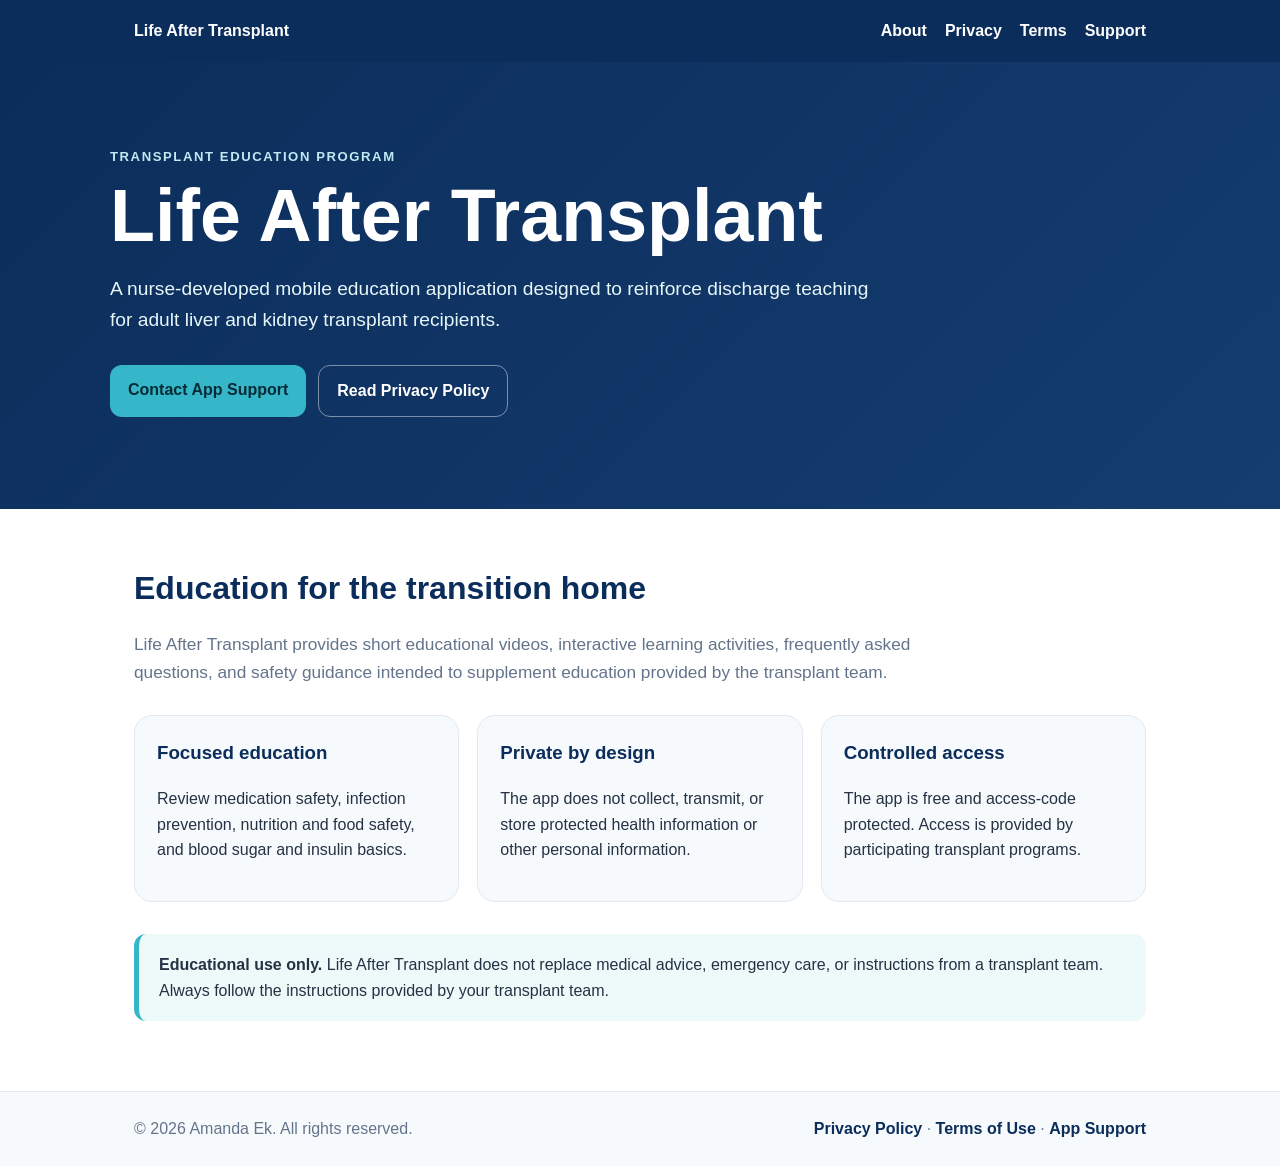
==== index.html @ 6decac7f "Initial website" ====
<!doctype html><html lang="en"><head><meta charset="utf-8"><meta name="viewport" content="width=device-width,initial-scale=1">
<title>Life After Transplant</title><meta name="description" content="A nurse-developed mobile education application for adult liver and kidney transplant recipients.">
<link rel="stylesheet" href="styles.css"></head><body><header class="site-header"><nav class="nav" aria-label="Primary navigation">
<a class="brand" href="index.html">Life After Transplant</a>
<div class="nav-links"><a href="index.html#about">About</a><a href="privacy.html">Privacy</a><a href="terms.html">Terms</a><a href="mailto:amanda@life-after-transplant.com">Support</a></div>
</nav></header>
<section class="hero"><div class="hero-inner"><div class="eyebrow">Transplant Education Program</div><h1>Life After Transplant</h1>
<p>A nurse-developed mobile education application designed to reinforce discharge teaching for adult liver and kidney transplant recipients.</p>
<div class="button-row"><a class="button button-primary" href="mailto:amanda@life-after-transplant.com">Contact App Support</a>
<a class="button button-secondary" href="privacy.html">Read Privacy Policy</a></div></div></section>
<main><section id="about"><h2 class="section-title">Education for the transition home</h2>
<p class="lead">Life After Transplant provides short educational videos, interactive learning activities, frequently asked questions, and safety guidance intended to supplement education provided by the transplant team.</p>
<div class="cards"><article class="card"><h3>Focused education</h3><p>Review medication safety, infection prevention, nutrition and food safety, and blood sugar and insulin basics.</p></article>
<article class="card"><h3>Private by design</h3><p>The app does not collect, transmit, or store protected health information or other personal information.</p></article>
<article class="card"><h3>Controlled access</h3><p>The app is free and access-code protected. Access is provided by participating transplant programs.</p></article></div>
<div class="notice"><strong>Educational use only.</strong> Life After Transplant does not replace medical advice, emergency care, or instructions from a transplant team. Always follow the instructions provided by your transplant team.</div>
</section></main><footer><div class="footer-inner"><div>© 2026 Amanda Ek. All rights reserved.</div>
<div><a href="privacy.html">Privacy Policy</a> · <a href="terms.html">Terms of Use</a> · <a href="mailto:amanda@life-after-transplant.com">App Support</a></div>
</div></footer></body></html>
---- styles.css ----
:root{--navy:#0B2D5B;--teal:#35B7C9;--ink:#243244;--muted:#64748B;--line:#E3E8EF;--soft:#F7FAFC;--white:#fff}
*{box-sizing:border-box}body{margin:0;font-family:-apple-system,BlinkMacSystemFont,"Segoe UI",Roboto,Arial,sans-serif;color:var(--ink);line-height:1.6;background:#fff}
a{color:var(--navy)}.site-header{background:var(--navy);color:#fff}.nav{max-width:1060px;margin:auto;padding:18px 24px;display:flex;justify-content:space-between;gap:20px;align-items:center}
.brand,.nav-links a{color:#fff;text-decoration:none;font-weight:800}.nav-links{display:flex;gap:18px;flex-wrap:wrap}
.hero{background:linear-gradient(135deg,#0B2D5B,#153D70);color:#fff;padding:84px 24px 92px}.hero-inner,main,.footer-inner{max-width:1060px;margin:auto}
.eyebrow{color:#BFEAF0;text-transform:uppercase;letter-spacing:.12em;font-size:.82rem;font-weight:800}.hero h1,.legal-header h1{font-size:clamp(2.4rem,7vw,4.6rem);line-height:1.05;margin:10px 0 20px}
.hero p{max-width:760px;font-size:1.2rem;color:#E7F6F8}.button-row{display:flex;gap:12px;flex-wrap:wrap;margin-top:30px}.button{display:inline-block;border-radius:12px;padding:12px 18px;text-decoration:none;font-weight:800}
.button-primary{background:var(--teal);color:#062B36}.button-secondary{color:#fff;border:1px solid rgba(255,255,255,.45)}
main{padding:54px 24px 70px}.section-title{color:var(--navy);font-size:2rem;margin:0 0 12px}.lead{color:var(--muted);max-width:800px;font-size:1.08rem}
.cards{display:grid;grid-template-columns:repeat(3,1fr);gap:18px;margin-top:28px}.card,.legal-main section{background:var(--soft);border:1px solid var(--line);border-radius:18px;padding:22px}
.card h3,.legal-main h2{color:var(--navy);margin-top:0}.notice{margin-top:32px;border-left:5px solid var(--teal);background:#EEF9FA;padding:18px 20px;border-radius:12px}
.legal-header{background:var(--navy);color:#fff;padding:54px 24px}.legal-header .inner,.legal-main{max-width:900px;margin:auto}.legal-header h1{font-size:clamp(2.2rem,6vw,3.5rem);margin-bottom:10px}
.legal-main section{margin-bottom:14px}.footer-inner{padding:24px;display:flex;justify-content:space-between;gap:18px;flex-wrap:wrap;color:var(--muted)}
footer{border-top:1px solid var(--line);background:var(--soft)}.footer-inner a{text-decoration:none;font-weight:650}
@media(max-width:760px){.nav{align-items:flex-start;flex-direction:column}.cards{grid-template-columns:1fr}.hero{padding-top:60px}}
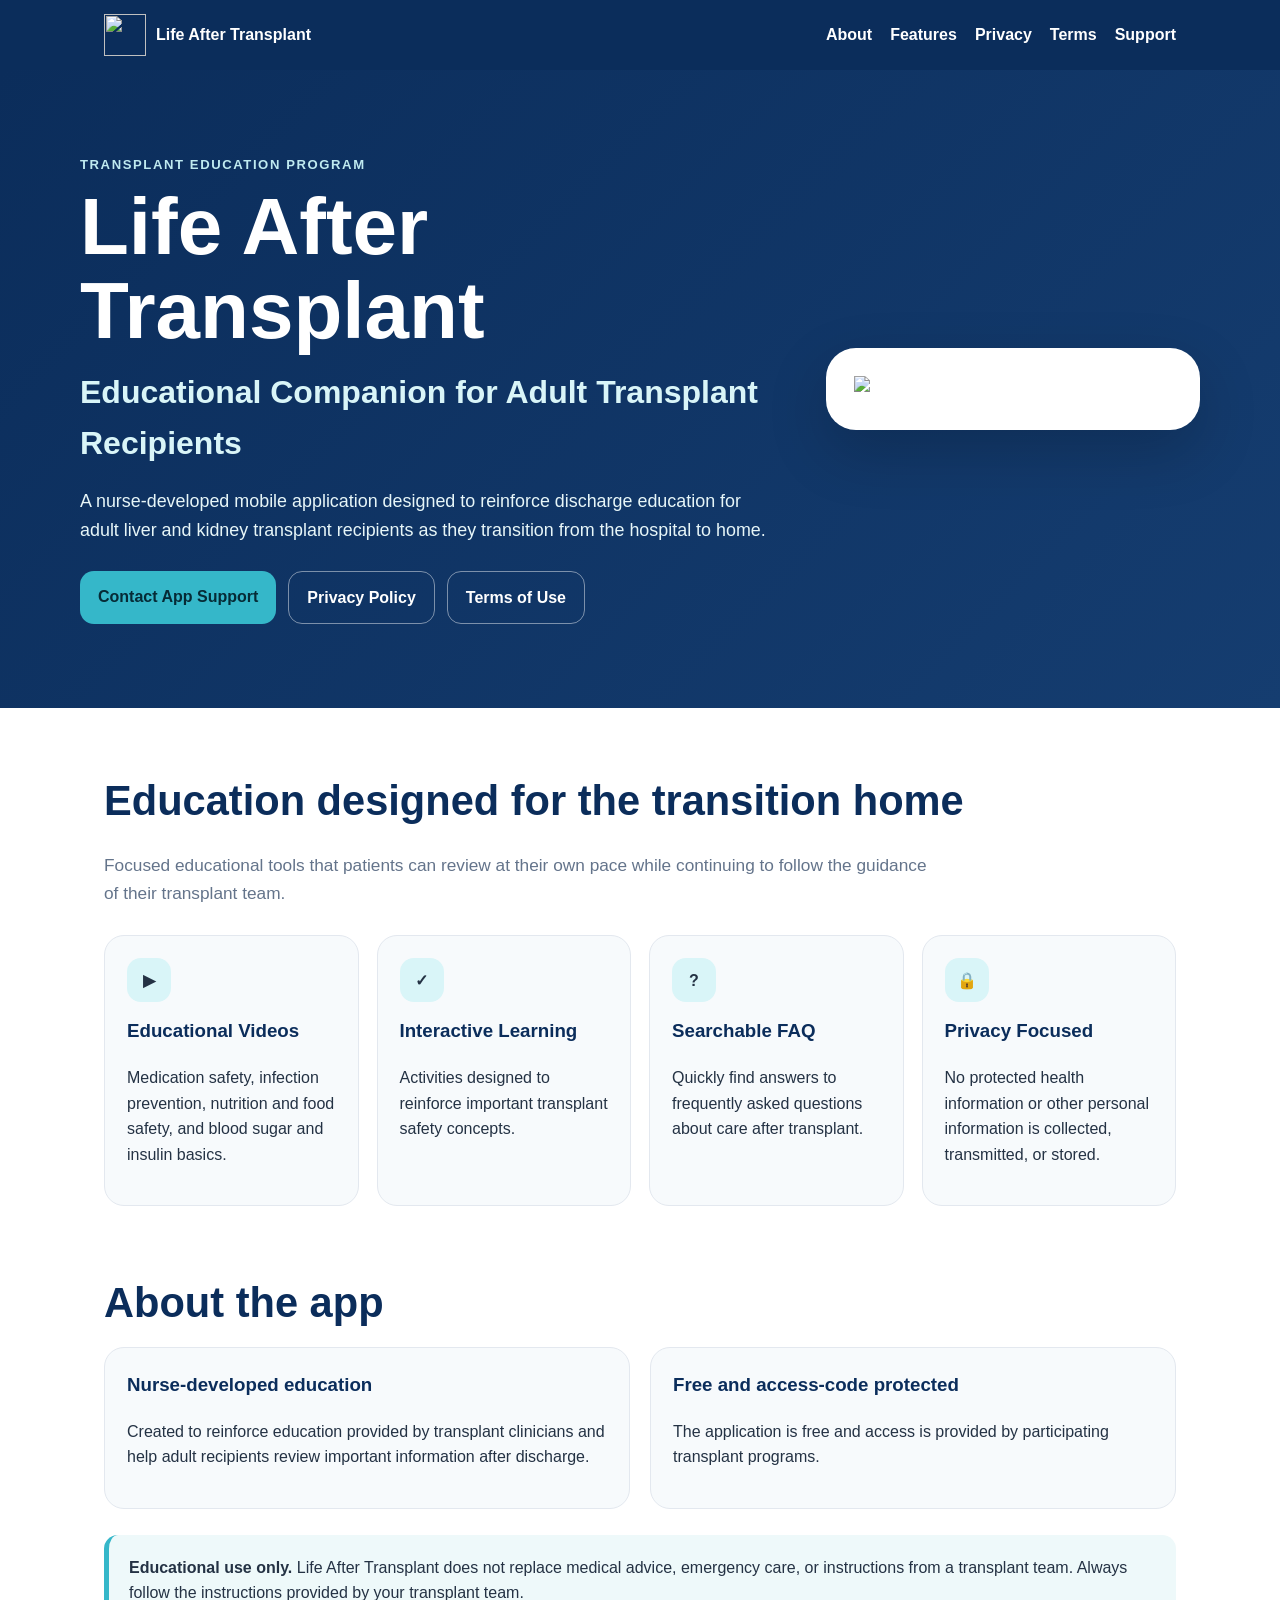
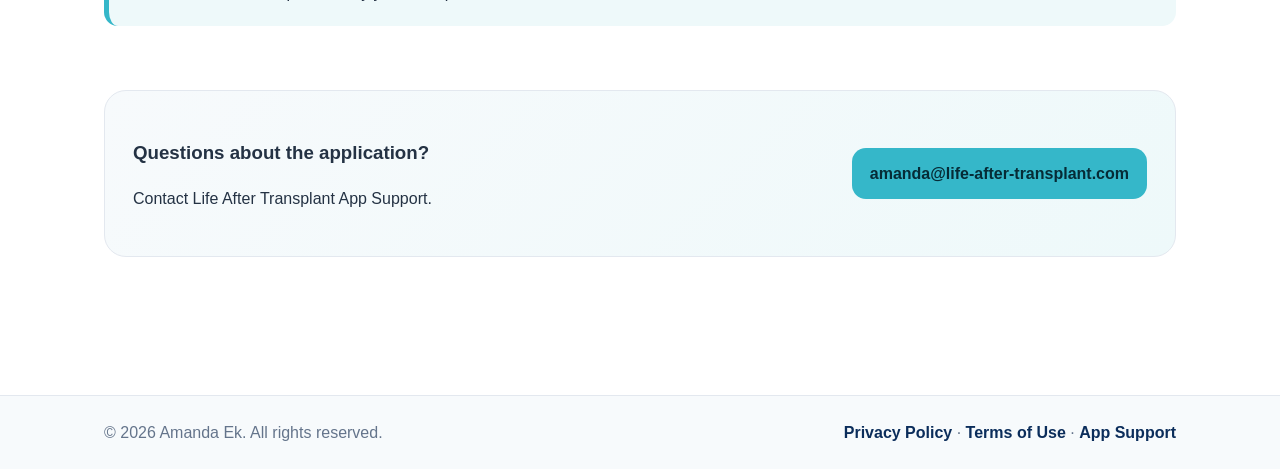
==== commit 2b6c5eab: "Redesign website and add logo" ====
--- a/index.html
+++ b/index.html
@@ -1,19 +1 @@
-<!doctype html><html lang="en"><head><meta charset="utf-8"><meta name="viewport" content="width=device-width,initial-scale=1">
-<title>Life After Transplant</title><meta name="description" content="A nurse-developed mobile education application for adult liver and kidney transplant recipients.">
-<link rel="stylesheet" href="styles.css"></head><body><header class="site-header"><nav class="nav" aria-label="Primary navigation">
-<a class="brand" href="index.html">Life After Transplant</a>
-<div class="nav-links"><a href="index.html#about">About</a><a href="privacy.html">Privacy</a><a href="terms.html">Terms</a><a href="mailto:amanda@life-after-transplant.com">Support</a></div>
-</nav></header>
-<section class="hero"><div class="hero-inner"><div class="eyebrow">Transplant Education Program</div><h1>Life After Transplant</h1>
-<p>A nurse-developed mobile education application designed to reinforce discharge teaching for adult liver and kidney transplant recipients.</p>
-<div class="button-row"><a class="button button-primary" href="mailto:amanda@life-after-transplant.com">Contact App Support</a>
-<a class="button button-secondary" href="privacy.html">Read Privacy Policy</a></div></div></section>
-<main><section id="about"><h2 class="section-title">Education for the transition home</h2>
-<p class="lead">Life After Transplant provides short educational videos, interactive learning activities, frequently asked questions, and safety guidance intended to supplement education provided by the transplant team.</p>
-<div class="cards"><article class="card"><h3>Focused education</h3><p>Review medication safety, infection prevention, nutrition and food safety, and blood sugar and insulin basics.</p></article>
-<article class="card"><h3>Private by design</h3><p>The app does not collect, transmit, or store protected health information or other personal information.</p></article>
-<article class="card"><h3>Controlled access</h3><p>The app is free and access-code protected. Access is provided by participating transplant programs.</p></article></div>
-<div class="notice"><strong>Educational use only.</strong> Life After Transplant does not replace medical advice, emergency care, or instructions from a transplant team. Always follow the instructions provided by your transplant team.</div>
-</section></main><footer><div class="footer-inner"><div>© 2026 Amanda Ek. All rights reserved.</div>
-<div><a href="privacy.html">Privacy Policy</a> · <a href="terms.html">Terms of Use</a> · <a href="mailto:amanda@life-after-transplant.com">App Support</a></div>
-</div></footer></body></html>+<!doctype html><html lang="en"><head><meta charset="utf-8"><meta name="viewport" content="width=device-width,initial-scale=1"><title>Life After Transplant</title><meta name="description" content="Educational companion for adult transplant recipients."><link rel="stylesheet" href="styles.css"></head><body><header class="site-header"><nav class="nav"><a class="brand" href="index.html"><img src="logo.png" alt=""><span>Life After Transplant</span></a><div class="nav-links"><a href="index.html#about">About</a><a href="index.html#features">Features</a><a href="privacy.html">Privacy</a><a href="terms.html">Terms</a><a href="mailto:amanda@life-after-transplant.com">Support</a></div></nav></header><section class="hero"><div class="hero-inner"><div><div class="eyebrow">Transplant Education Program</div><h1>Life After Transplant</h1><h2>Educational Companion for Adult Transplant Recipients</h2><p>A nurse-developed mobile application designed to reinforce discharge education for adult liver and kidney transplant recipients as they transition from the hospital to home.</p><div class="button-row"><a class="button button-primary" href="mailto:amanda@life-after-transplant.com">Contact App Support</a><a class="button button-secondary" href="privacy.html">Privacy Policy</a><a class="button button-secondary" href="terms.html">Terms of Use</a></div></div><div class="hero-logo-card"><img src="logo.png" alt="Life After Transplant logo"></div></div></section><main><section class="section" id="features"><h2 class="section-title">Education designed for the transition home</h2><p class="lead">Focused educational tools that patients can review at their own pace while continuing to follow the guidance of their transplant team.</p><div class="cards"><article class="card"><div class="icon">▶</div><h3>Educational Videos</h3><p>Medication safety, infection prevention, nutrition and food safety, and blood sugar and insulin basics.</p></article><article class="card"><div class="icon">✓</div><h3>Interactive Learning</h3><p>Activities designed to reinforce important transplant safety concepts.</p></article><article class="card"><div class="icon">?</div><h3>Searchable FAQ</h3><p>Quickly find answers to frequently asked questions about care after transplant.</p></article><article class="card"><div class="icon">🔒</div><h3>Privacy Focused</h3><p>No protected health information or other personal information is collected, transmitted, or stored.</p></article></div></section><section class="section" id="about"><h2 class="section-title">About the app</h2><div class="about-grid"><article class="about-panel"><h3>Nurse-developed education</h3><p>Created to reinforce education provided by transplant clinicians and help adult recipients review important information after discharge.</p></article><article class="about-panel"><h3>Free and access-code protected</h3><p>The application is free and access is provided by participating transplant programs.</p></article></div><div class="notice"><strong>Educational use only.</strong> Life After Transplant does not replace medical advice, emergency care, or instructions from a transplant team. Always follow the instructions provided by your transplant team.</div></section><section class="section"><div class="support-card"><div><h3>Questions about the application?</h3><p>Contact Life After Transplant App Support.</p></div><a class="button button-primary" href="mailto:amanda@life-after-transplant.com">amanda@life-after-transplant.com</a></div></section></main><footer><div class="footer-inner"><div>© 2026 Amanda Ek. All rights reserved.</div><div><a href="privacy.html">Privacy Policy</a> · <a href="terms.html">Terms of Use</a> · <a href="mailto:amanda@life-after-transplant.com">App Support</a></div></div></footer></body></html>
--- a/styles.css
+++ b/styles.css
@@ -1,15 +1,12 @@
-:root{--navy:#0B2D5B;--teal:#35B7C9;--ink:#243244;--muted:#64748B;--line:#E3E8EF;--soft:#F7FAFC;--white:#fff}
-*{box-sizing:border-box}body{margin:0;font-family:-apple-system,BlinkMacSystemFont,"Segoe UI",Roboto,Arial,sans-serif;color:var(--ink);line-height:1.6;background:#fff}
-a{color:var(--navy)}.site-header{background:var(--navy);color:#fff}.nav{max-width:1060px;margin:auto;padding:18px 24px;display:flex;justify-content:space-between;gap:20px;align-items:center}
-.brand,.nav-links a{color:#fff;text-decoration:none;font-weight:800}.nav-links{display:flex;gap:18px;flex-wrap:wrap}
-.hero{background:linear-gradient(135deg,#0B2D5B,#153D70);color:#fff;padding:84px 24px 92px}.hero-inner,main,.footer-inner{max-width:1060px;margin:auto}
-.eyebrow{color:#BFEAF0;text-transform:uppercase;letter-spacing:.12em;font-size:.82rem;font-weight:800}.hero h1,.legal-header h1{font-size:clamp(2.4rem,7vw,4.6rem);line-height:1.05;margin:10px 0 20px}
-.hero p{max-width:760px;font-size:1.2rem;color:#E7F6F8}.button-row{display:flex;gap:12px;flex-wrap:wrap;margin-top:30px}.button{display:inline-block;border-radius:12px;padding:12px 18px;text-decoration:none;font-weight:800}
-.button-primary{background:var(--teal);color:#062B36}.button-secondary{color:#fff;border:1px solid rgba(255,255,255,.45)}
-main{padding:54px 24px 70px}.section-title{color:var(--navy);font-size:2rem;margin:0 0 12px}.lead{color:var(--muted);max-width:800px;font-size:1.08rem}
-.cards{display:grid;grid-template-columns:repeat(3,1fr);gap:18px;margin-top:28px}.card,.legal-main section{background:var(--soft);border:1px solid var(--line);border-radius:18px;padding:22px}
-.card h3,.legal-main h2{color:var(--navy);margin-top:0}.notice{margin-top:32px;border-left:5px solid var(--teal);background:#EEF9FA;padding:18px 20px;border-radius:12px}
-.legal-header{background:var(--navy);color:#fff;padding:54px 24px}.legal-header .inner,.legal-main{max-width:900px;margin:auto}.legal-header h1{font-size:clamp(2.2rem,6vw,3.5rem);margin-bottom:10px}
-.legal-main section{margin-bottom:14px}.footer-inner{padding:24px;display:flex;justify-content:space-between;gap:18px;flex-wrap:wrap;color:var(--muted)}
-footer{border-top:1px solid var(--line);background:var(--soft)}.footer-inner a{text-decoration:none;font-weight:650}
-@media(max-width:760px){.nav{align-items:flex-start;flex-direction:column}.cards{grid-template-columns:1fr}.hero{padding-top:60px}}
+:root{--navy:#0B2D5B;--navy2:#153D70;--teal:#35B7C9;--soft:#F7FAFC;--line:#E3E8EF;--ink:#243244;--muted:#64748B}
+*{box-sizing:border-box}body{margin:0;font-family:-apple-system,BlinkMacSystemFont,"Segoe UI",Roboto,Arial,sans-serif;color:var(--ink);line-height:1.6}
+a{color:var(--navy)}.site-header{background:var(--navy);color:#fff}.nav{max-width:1120px;margin:auto;padding:14px 24px;display:flex;justify-content:space-between;align-items:center;gap:20px}
+.brand{display:flex;align-items:center;gap:10px;color:#fff;text-decoration:none;font-weight:800}.brand img{width:42px;height:42px;object-fit:contain}.nav-links{display:flex;gap:18px;flex-wrap:wrap}.nav-links a{color:#fff;text-decoration:none;font-weight:700}
+.hero{background:linear-gradient(135deg,var(--navy),var(--navy2));color:#fff;padding:84px 24px}.hero-inner{max-width:1120px;margin:auto;display:grid;grid-template-columns:1.3fr .7fr;gap:50px;align-items:center}
+.eyebrow{color:#BFEAF0;text-transform:uppercase;letter-spacing:.12em;font-weight:800;font-size:.82rem}.hero h1,.legal-header h1{font-size:clamp(2.7rem,7vw,5rem);line-height:1.05;margin:10px 0 14px}.hero h2{color:#D9F5F8;font-size:clamp(1.3rem,3vw,2rem);margin:0 0 16px}.hero p{max-width:760px;font-size:1.12rem;color:#E7F6F8}
+.hero-logo-card{background:#fff;border-radius:30px;padding:28px;box-shadow:0 22px 60px rgba(0,0,0,.18)}.hero-logo-card img{width:100%;display:block}.button-row{display:flex;gap:12px;flex-wrap:wrap;margin-top:26px}.button{display:inline-block;padding:13px 18px;border-radius:14px;text-decoration:none;font-weight:800}.button-primary{background:var(--teal);color:#062B36}.button-secondary{border:1px solid rgba(255,255,255,.45);color:#fff}
+main{max-width:1120px;margin:auto;padding:60px 24px 74px}.section{margin-bottom:64px}.section-title{color:var(--navy);font-size:clamp(2rem,4vw,2.6rem);margin:0 0 10px}.lead{color:var(--muted);max-width:840px;font-size:1.08rem}.cards{display:grid;grid-template-columns:repeat(4,1fr);gap:18px;margin-top:28px}.card,.legal-main section,.about-panel{background:var(--soft);border:1px solid var(--line);border-radius:20px;padding:22px}.card h3,.about-panel h3,.legal-main h2{color:var(--navy);margin-top:0}.icon{width:44px;height:44px;border-radius:14px;background:#D9F5F8;display:flex;align-items:center;justify-content:center;font-weight:900;margin-bottom:14px}.about-grid{display:grid;grid-template-columns:1fr 1fr;gap:20px}.notice{margin-top:26px;border-left:5px solid var(--teal);background:#EEF9FA;padding:20px;border-radius:14px}.support-card{background:linear-gradient(135deg,#F7FAFC,#EEF9FA);border:1px solid var(--line);border-radius:22px;padding:28px;display:flex;justify-content:space-between;gap:22px;align-items:center}
+.legal-header{background:linear-gradient(135deg,var(--navy),var(--navy2));color:#fff;padding:54px 24px}.legal-header .inner,.legal-main{max-width:920px;margin:auto}.legal-header h1{font-size:clamp(2.4rem,6vw,3.8rem);margin-bottom:8px}.legal-main section{margin-bottom:14px}
+footer{background:var(--soft);border-top:1px solid var(--line)}.footer-inner{max-width:1120px;margin:auto;padding:24px;display:flex;justify-content:space-between;gap:16px;flex-wrap:wrap;color:var(--muted)}.footer-inner a{text-decoration:none;font-weight:700}
+@media(max-width:900px){.hero-inner{grid-template-columns:1fr}.hero-logo-card{max-width:260px}.cards{grid-template-columns:repeat(2,1fr)}.about-grid{grid-template-columns:1fr}}
+@media(max-width:680px){.nav{align-items:flex-start;flex-direction:column}.cards{grid-template-columns:1fr}.support-card{flex-direction:column;align-items:flex-start}}
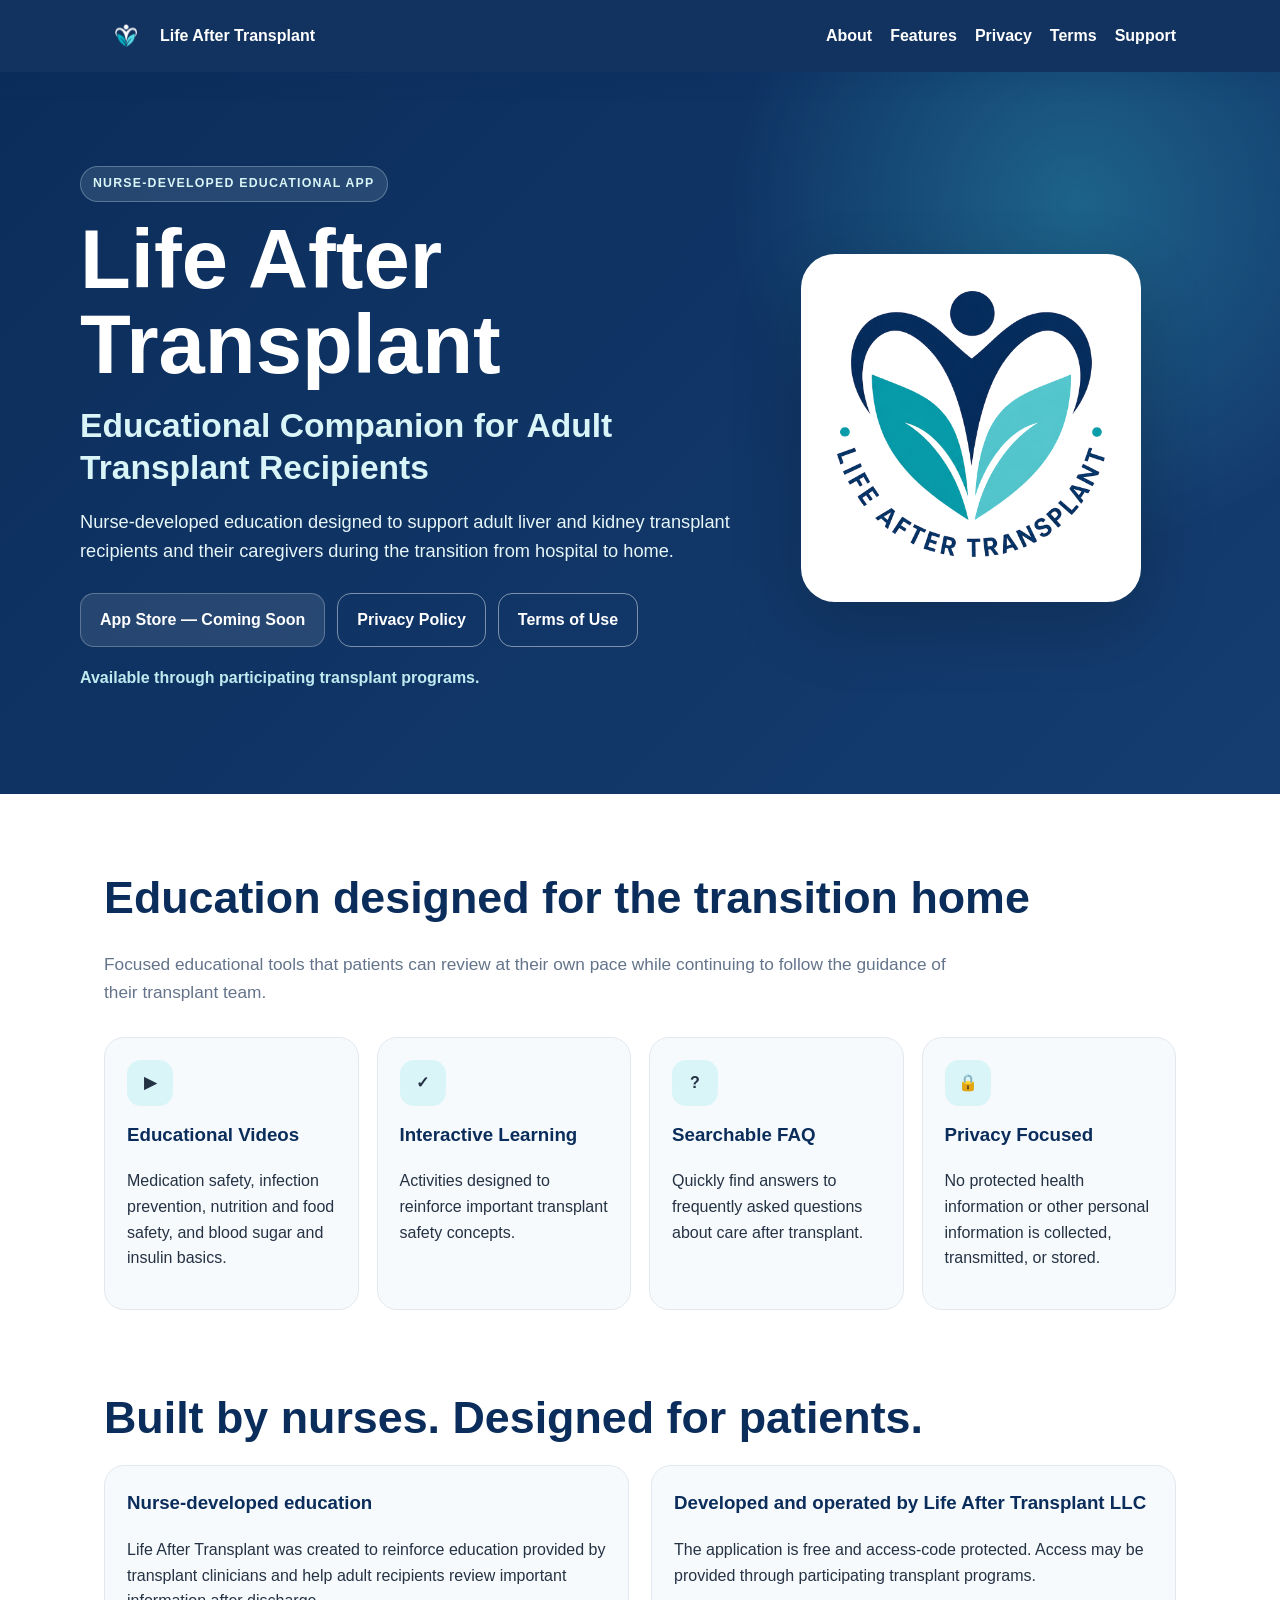
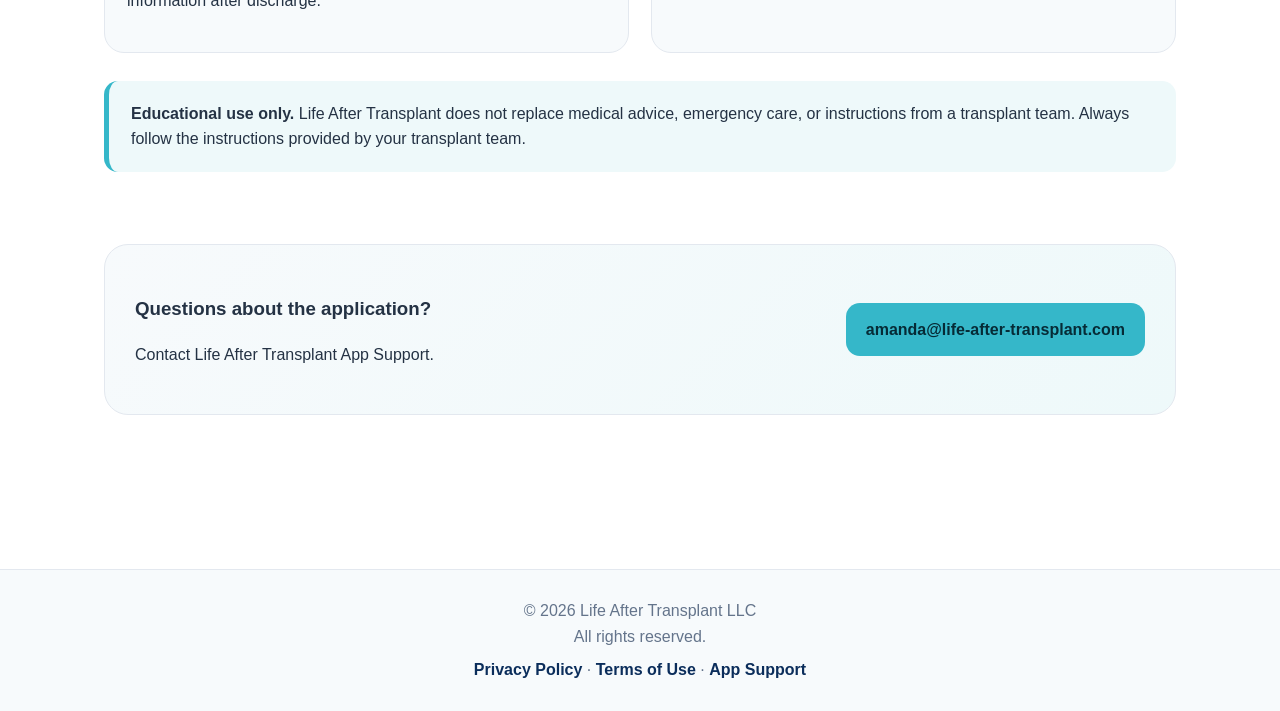
==== commit a0d2333d: "Launch Life After Transplant LLC website v2" ====
--- a/index.html
+++ b/index.html
@@ -1 +1,29 @@
-<!doctype html><html lang="en"><head><meta charset="utf-8"><meta name="viewport" content="width=device-width,initial-scale=1"><title>Life After Transplant</title><meta name="description" content="Educational companion for adult transplant recipients."><link rel="stylesheet" href="styles.css"></head><body><header class="site-header"><nav class="nav"><a class="brand" href="index.html"><img src="logo.png" alt=""><span>Life After Transplant</span></a><div class="nav-links"><a href="index.html#about">About</a><a href="index.html#features">Features</a><a href="privacy.html">Privacy</a><a href="terms.html">Terms</a><a href="mailto:amanda@life-after-transplant.com">Support</a></div></nav></header><section class="hero"><div class="hero-inner"><div><div class="eyebrow">Transplant Education Program</div><h1>Life After Transplant</h1><h2>Educational Companion for Adult Transplant Recipients</h2><p>A nurse-developed mobile application designed to reinforce discharge education for adult liver and kidney transplant recipients as they transition from the hospital to home.</p><div class="button-row"><a class="button button-primary" href="mailto:amanda@life-after-transplant.com">Contact App Support</a><a class="button button-secondary" href="privacy.html">Privacy Policy</a><a class="button button-secondary" href="terms.html">Terms of Use</a></div></div><div class="hero-logo-card"><img src="logo.png" alt="Life After Transplant logo"></div></div></section><main><section class="section" id="features"><h2 class="section-title">Education designed for the transition home</h2><p class="lead">Focused educational tools that patients can review at their own pace while continuing to follow the guidance of their transplant team.</p><div class="cards"><article class="card"><div class="icon">▶</div><h3>Educational Videos</h3><p>Medication safety, infection prevention, nutrition and food safety, and blood sugar and insulin basics.</p></article><article class="card"><div class="icon">✓</div><h3>Interactive Learning</h3><p>Activities designed to reinforce important transplant safety concepts.</p></article><article class="card"><div class="icon">?</div><h3>Searchable FAQ</h3><p>Quickly find answers to frequently asked questions about care after transplant.</p></article><article class="card"><div class="icon">🔒</div><h3>Privacy Focused</h3><p>No protected health information or other personal information is collected, transmitted, or stored.</p></article></div></section><section class="section" id="about"><h2 class="section-title">About the app</h2><div class="about-grid"><article class="about-panel"><h3>Nurse-developed education</h3><p>Created to reinforce education provided by transplant clinicians and help adult recipients review important information after discharge.</p></article><article class="about-panel"><h3>Free and access-code protected</h3><p>The application is free and access is provided by participating transplant programs.</p></article></div><div class="notice"><strong>Educational use only.</strong> Life After Transplant does not replace medical advice, emergency care, or instructions from a transplant team. Always follow the instructions provided by your transplant team.</div></section><section class="section"><div class="support-card"><div><h3>Questions about the application?</h3><p>Contact Life After Transplant App Support.</p></div><a class="button button-primary" href="mailto:amanda@life-after-transplant.com">amanda@life-after-transplant.com</a></div></section></main><footer><div class="footer-inner"><div>© 2026 Amanda Ek. All rights reserved.</div><div><a href="privacy.html">Privacy Policy</a> · <a href="terms.html">Terms of Use</a> · <a href="mailto:amanda@life-after-transplant.com">App Support</a></div></div></footer></body></html>+<!doctype html><html lang="en"><head><meta charset="utf-8"><meta name="viewport" content="width=device-width,initial-scale=1">
+<title>Life After Transplant</title><meta name="description" content="Nurse-developed educational companion for adult transplant recipients."><link rel="stylesheet" href="styles.css"></head><body>
+<header class="site-header"><nav class="nav" aria-label="Primary navigation">
+<a class="brand" href="index.html"><img src="logo-mark-header.png" alt=""><span>Life After Transplant</span></a>
+<div class="nav-links"><a href="index.html#about">About</a><a href="index.html#features">Features</a><a href="privacy.html">Privacy</a><a href="terms.html">Terms</a><a href="mailto:amanda@life-after-transplant.com">Support</a></div>
+</nav></header>
+<section class="hero"><div class="hero-inner"><div><div class="badge">Nurse-Developed Educational App</div><h1>Life After Transplant</h1><h2>Educational Companion for Adult Transplant Recipients</h2>
+<p>Nurse-developed education designed to support adult liver and kidney transplant recipients and their caregivers during the transition from hospital to home.</p>
+<div class="button-row"><span class="button button-muted">App Store — Coming Soon</span><a class="button button-secondary" href="privacy.html">Privacy Policy</a><a class="button button-secondary" href="terms.html">Terms of Use</a></div>
+<div class="availability">Available through participating transplant programs.</div></div>
+<div class="hero-logo-card"><img src="logo.png" alt="Life After Transplant logo"></div></div></section>
+<main>
+<section class="section" id="features"><h2 class="section-title">Education designed for the transition home</h2><p class="lead">Focused educational tools that patients can review at their own pace while continuing to follow the guidance of their transplant team.</p>
+<div class="cards">
+<article class="card"><div class="icon">▶</div><h3>Educational Videos</h3><p>Medication safety, infection prevention, nutrition and food safety, and blood sugar and insulin basics.</p></article>
+<article class="card"><div class="icon">✓</div><h3>Interactive Learning</h3><p>Activities designed to reinforce important transplant safety concepts.</p></article>
+<article class="card"><div class="icon">?</div><h3>Searchable FAQ</h3><p>Quickly find answers to frequently asked questions about care after transplant.</p></article>
+<article class="card"><div class="icon">🔒</div><h3>Privacy Focused</h3><p>No protected health information or other personal information is collected, transmitted, or stored.</p></article>
+</div></section>
+<section class="section" id="about"><h2 class="section-title">Built by nurses. Designed for patients.</h2>
+<div class="about-grid"><article class="about-panel"><h3>Nurse-developed education</h3><p>Life After Transplant was created to reinforce education provided by transplant clinicians and help adult recipients review important information after discharge.</p></article>
+<article class="about-panel"><h3>Developed and operated by Life After Transplant LLC</h3><p>The application is free and access-code protected. Access may be provided through participating transplant programs.</p></article></div>
+<div class="notice"><strong>Educational use only.</strong> Life After Transplant does not replace medical advice, emergency care, or instructions from a transplant team. Always follow the instructions provided by your transplant team.</div></section>
+<section class="section"><div class="support-card"><div><h3>Questions about the application?</h3><p>Contact Life After Transplant App Support.</p></div><a class="button button-primary" href="mailto:amanda@life-after-transplant.com">amanda@life-after-transplant.com</a></div></section>
+</main><footer><div class="footer-inner">
+<div>© 2026 Life After Transplant LLC</div>
+<div>All rights reserved.</div>
+<div class="footer-links"><a href="privacy.html">Privacy Policy</a> · <a href="terms.html">Terms of Use</a> · <a href="mailto:amanda@life-after-transplant.com">App Support</a></div>
+</div></footer></body></html>
--- a/styles.css
+++ b/styles.css
@@ -1,12 +1,21 @@
-:root{--navy:#0B2D5B;--navy2:#153D70;--teal:#35B7C9;--soft:#F7FAFC;--line:#E3E8EF;--ink:#243244;--muted:#64748B}
-*{box-sizing:border-box}body{margin:0;font-family:-apple-system,BlinkMacSystemFont,"Segoe UI",Roboto,Arial,sans-serif;color:var(--ink);line-height:1.6}
-a{color:var(--navy)}.site-header{background:var(--navy);color:#fff}.nav{max-width:1120px;margin:auto;padding:14px 24px;display:flex;justify-content:space-between;align-items:center;gap:20px}
-.brand{display:flex;align-items:center;gap:10px;color:#fff;text-decoration:none;font-weight:800}.brand img{width:42px;height:42px;object-fit:contain}.nav-links{display:flex;gap:18px;flex-wrap:wrap}.nav-links a{color:#fff;text-decoration:none;font-weight:700}
-.hero{background:linear-gradient(135deg,var(--navy),var(--navy2));color:#fff;padding:84px 24px}.hero-inner{max-width:1120px;margin:auto;display:grid;grid-template-columns:1.3fr .7fr;gap:50px;align-items:center}
-.eyebrow{color:#BFEAF0;text-transform:uppercase;letter-spacing:.12em;font-weight:800;font-size:.82rem}.hero h1,.legal-header h1{font-size:clamp(2.7rem,7vw,5rem);line-height:1.05;margin:10px 0 14px}.hero h2{color:#D9F5F8;font-size:clamp(1.3rem,3vw,2rem);margin:0 0 16px}.hero p{max-width:760px;font-size:1.12rem;color:#E7F6F8}
-.hero-logo-card{background:#fff;border-radius:30px;padding:28px;box-shadow:0 22px 60px rgba(0,0,0,.18)}.hero-logo-card img{width:100%;display:block}.button-row{display:flex;gap:12px;flex-wrap:wrap;margin-top:26px}.button{display:inline-block;padding:13px 18px;border-radius:14px;text-decoration:none;font-weight:800}.button-primary{background:var(--teal);color:#062B36}.button-secondary{border:1px solid rgba(255,255,255,.45);color:#fff}
-main{max-width:1120px;margin:auto;padding:60px 24px 74px}.section{margin-bottom:64px}.section-title{color:var(--navy);font-size:clamp(2rem,4vw,2.6rem);margin:0 0 10px}.lead{color:var(--muted);max-width:840px;font-size:1.08rem}.cards{display:grid;grid-template-columns:repeat(4,1fr);gap:18px;margin-top:28px}.card,.legal-main section,.about-panel{background:var(--soft);border:1px solid var(--line);border-radius:20px;padding:22px}.card h3,.about-panel h3,.legal-main h2{color:var(--navy);margin-top:0}.icon{width:44px;height:44px;border-radius:14px;background:#D9F5F8;display:flex;align-items:center;justify-content:center;font-weight:900;margin-bottom:14px}.about-grid{display:grid;grid-template-columns:1fr 1fr;gap:20px}.notice{margin-top:26px;border-left:5px solid var(--teal);background:#EEF9FA;padding:20px;border-radius:14px}.support-card{background:linear-gradient(135deg,#F7FAFC,#EEF9FA);border:1px solid var(--line);border-radius:22px;padding:28px;display:flex;justify-content:space-between;gap:22px;align-items:center}
-.legal-header{background:linear-gradient(135deg,var(--navy),var(--navy2));color:#fff;padding:54px 24px}.legal-header .inner,.legal-main{max-width:920px;margin:auto}.legal-header h1{font-size:clamp(2.4rem,6vw,3.8rem);margin-bottom:8px}.legal-main section{margin-bottom:14px}
-footer{background:var(--soft);border-top:1px solid var(--line)}.footer-inner{max-width:1120px;margin:auto;padding:24px;display:flex;justify-content:space-between;gap:16px;flex-wrap:wrap;color:var(--muted)}.footer-inner a{text-decoration:none;font-weight:700}
-@media(max-width:900px){.hero-inner{grid-template-columns:1fr}.hero-logo-card{max-width:260px}.cards{grid-template-columns:repeat(2,1fr)}.about-grid{grid-template-columns:1fr}}
-@media(max-width:680px){.nav{align-items:flex-start;flex-direction:column}.cards{grid-template-columns:1fr}.support-card{flex-direction:column;align-items:flex-start}}+
+:root{--navy:#0B2D5B;--navy2:#153D70;--teal:#35B7C9;--tealsoft:#D9F5F8;--ink:#243244;--muted:#64748B;--line:#E3E8EF;--soft:#F7FAFC}
+*{box-sizing:border-box}body{margin:0;font-family:-apple-system,BlinkMacSystemFont,"Segoe UI",Roboto,Arial,sans-serif;color:var(--ink);line-height:1.6}a{color:var(--navy)}
+.site-header{position:sticky;top:0;z-index:20;background:rgba(11,45,91,.97);color:white;box-shadow:0 8px 24px rgba(11,45,91,.12)}
+.nav{max-width:1120px;margin:auto;padding:14px 24px;display:flex;align-items:center;justify-content:space-between;gap:24px}
+.brand{display:flex;align-items:center;gap:12px;color:white;text-decoration:none;font-weight:800}.brand img{width:44px;height:44px;object-fit:contain}
+.nav-links{display:flex;gap:18px;flex-wrap:wrap}.nav-links a{color:white;text-decoration:none;font-weight:700}
+.hero{background:radial-gradient(circle at 84% 18%,rgba(53,183,201,.34),transparent 28%),linear-gradient(135deg,var(--navy),var(--navy2));color:white;padding:94px 24px 104px}
+.hero-inner{max-width:1120px;margin:auto;display:grid;grid-template-columns:1.25fr .75fr;gap:56px;align-items:center}
+.badge{display:inline-block;background:rgba(217,245,248,.12);color:#D9F5F8;border:1px solid rgba(217,245,248,.28);border-radius:999px;padding:7px 12px;text-transform:uppercase;letter-spacing:.1em;font-size:.77rem;font-weight:800;margin-bottom:16px}
+h1{font-size:clamp(2.8rem,7vw,5.2rem);line-height:1.02;margin:0 0 18px}.hero h2{font-size:clamp(1.4rem,3vw,2.1rem);line-height:1.24;margin:0 0 18px;color:#D9F5F8}.hero p{font-size:1.14rem;color:#E7F6F8}
+.availability{margin-top:18px;font-weight:800;color:#BFEAF0}.hero-logo-card{width:min(340px,100%);aspect-ratio:1;background:white;border-radius:34px;padding:36px;box-shadow:0 24px 70px rgba(0,0,0,.18)}.hero-logo-card img{width:100%;height:100%;object-fit:contain}
+.button-row{display:flex;gap:12px;flex-wrap:wrap;margin-top:28px}.button{display:inline-block;border-radius:14px;padding:13px 19px;text-decoration:none;font-weight:800;border:1px solid transparent}.button-primary{background:var(--teal);color:#062B36}.button-secondary{color:white;border-color:rgba(255,255,255,.45)}.button-muted{background:rgba(255,255,255,.1);color:white;border-color:rgba(255,255,255,.25)}
+main{max-width:1120px;margin:auto;padding:68px 24px 82px}.section{margin-bottom:72px}.section-title{color:var(--navy);font-size:clamp(2rem,4vw,2.8rem);margin:0 0 12px}.lead{color:var(--muted);max-width:850px;font-size:1.08rem}
+.cards{display:grid;grid-template-columns:repeat(4,1fr);gap:18px;margin-top:30px}.card,.about-panel,.legal-main section{background:var(--soft);border:1px solid var(--line);border-radius:20px;padding:22px}.icon{width:46px;height:46px;border-radius:14px;background:var(--tealsoft);display:flex;align-items:center;justify-content:center;font-weight:900;margin-bottom:14px}.card h3,.about-panel h3,.legal-main h2{color:var(--navy);margin-top:0}
+.about-grid{display:grid;grid-template-columns:1fr 1fr;gap:22px}.notice{margin-top:28px;border-left:5px solid var(--teal);background:#EEF9FA;padding:20px 22px;border-radius:14px}
+.support-card{background:linear-gradient(135deg,#F7FAFC,#EEF9FA);border:1px solid var(--line);border-radius:24px;padding:30px;display:flex;justify-content:space-between;gap:24px;align-items:center}
+.legal-header{background:linear-gradient(135deg,var(--navy),var(--navy2));color:white;padding:58px 24px}.legal-header .inner,.legal-main{max-width:920px;margin:auto}.legal-header h1{font-size:clamp(2.4rem,6vw,3.8rem);margin-bottom:8px}.legal-main section{margin-bottom:14px}
+footer{border-top:1px solid var(--line);background:var(--soft)}.footer-inner{max-width:1120px;margin:auto;padding:28px 24px;color:var(--muted);text-align:center}.footer-links{margin-top:8px}.footer-inner a{text-decoration:none;font-weight:700}
+@media(max-width:900px){.hero-inner{grid-template-columns:1fr}.hero-logo-card{width:240px}.cards{grid-template-columns:repeat(2,1fr)}.about-grid{grid-template-columns:1fr}}
+@media(max-width:680px){.nav{align-items:flex-start;flex-direction:column}.cards{grid-template-columns:1fr}.support-card{flex-direction:column;align-items:flex-start}.hero{padding-top:66px}}
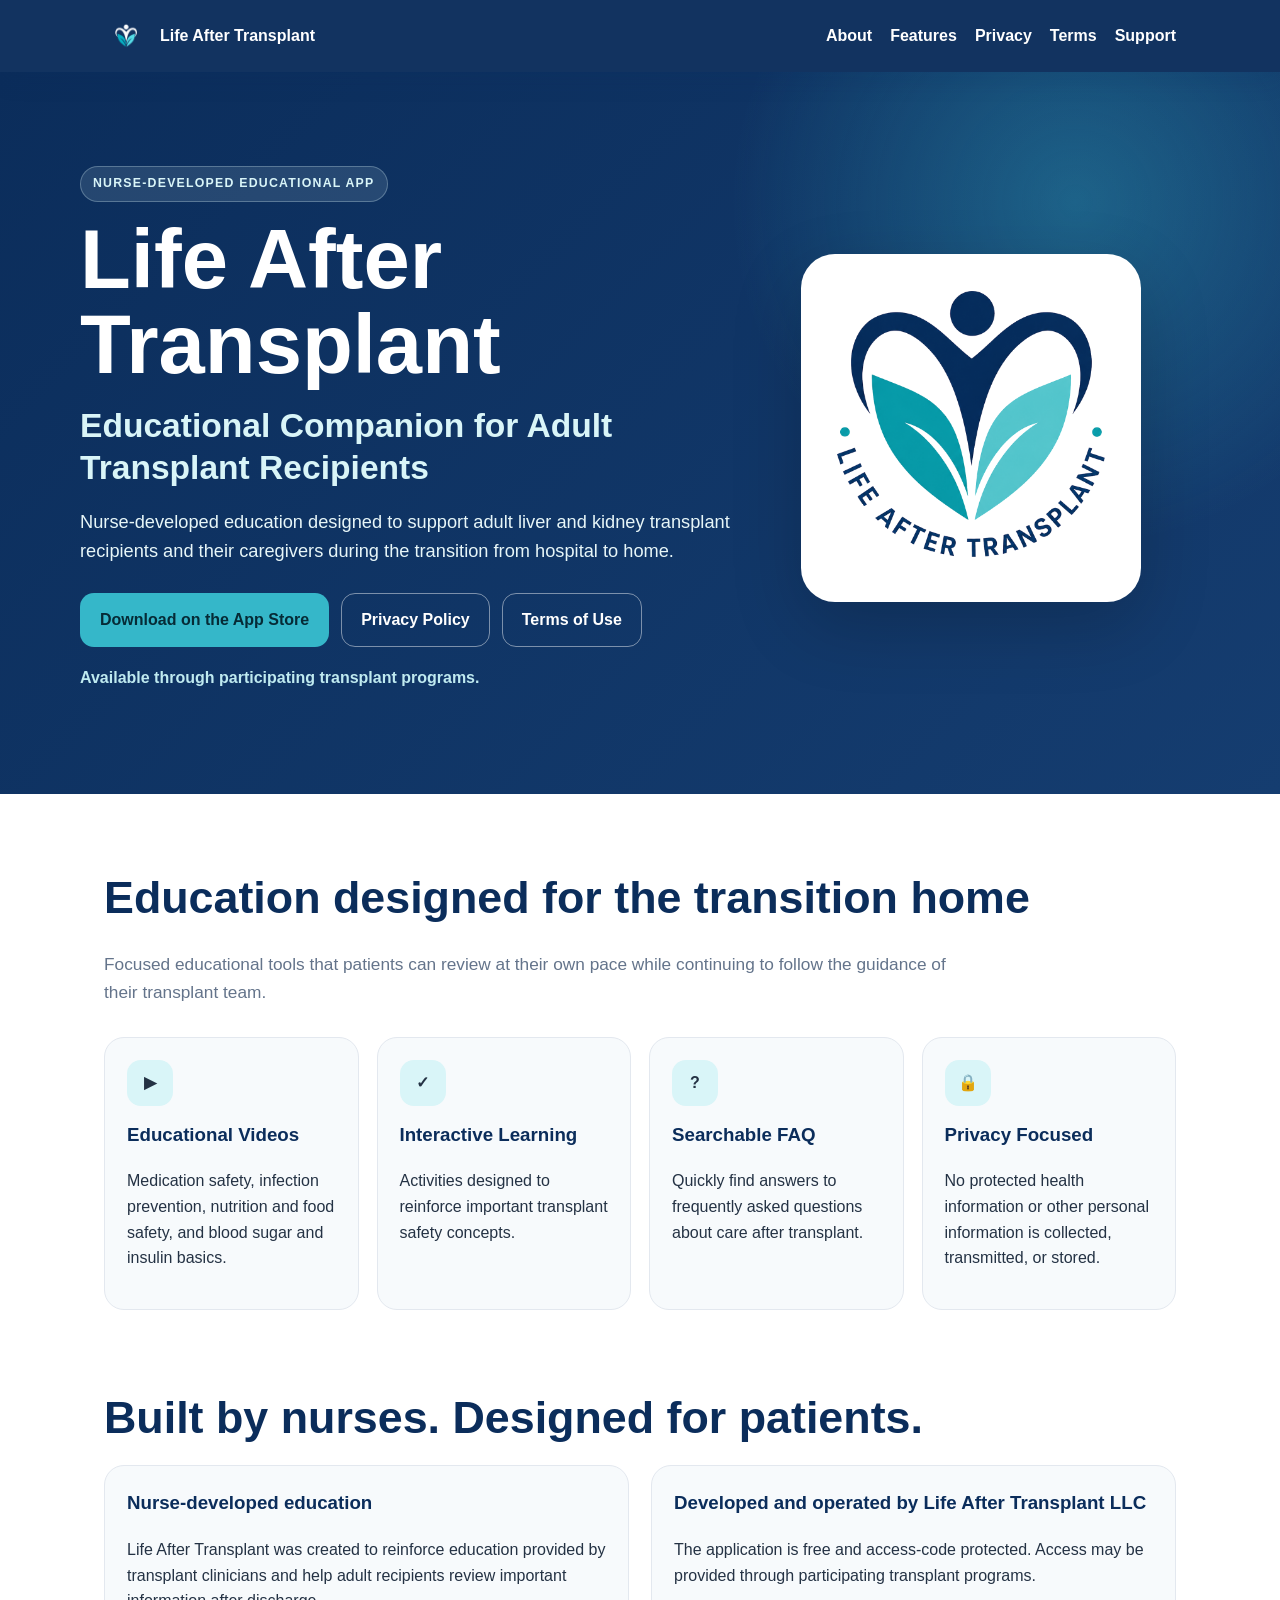
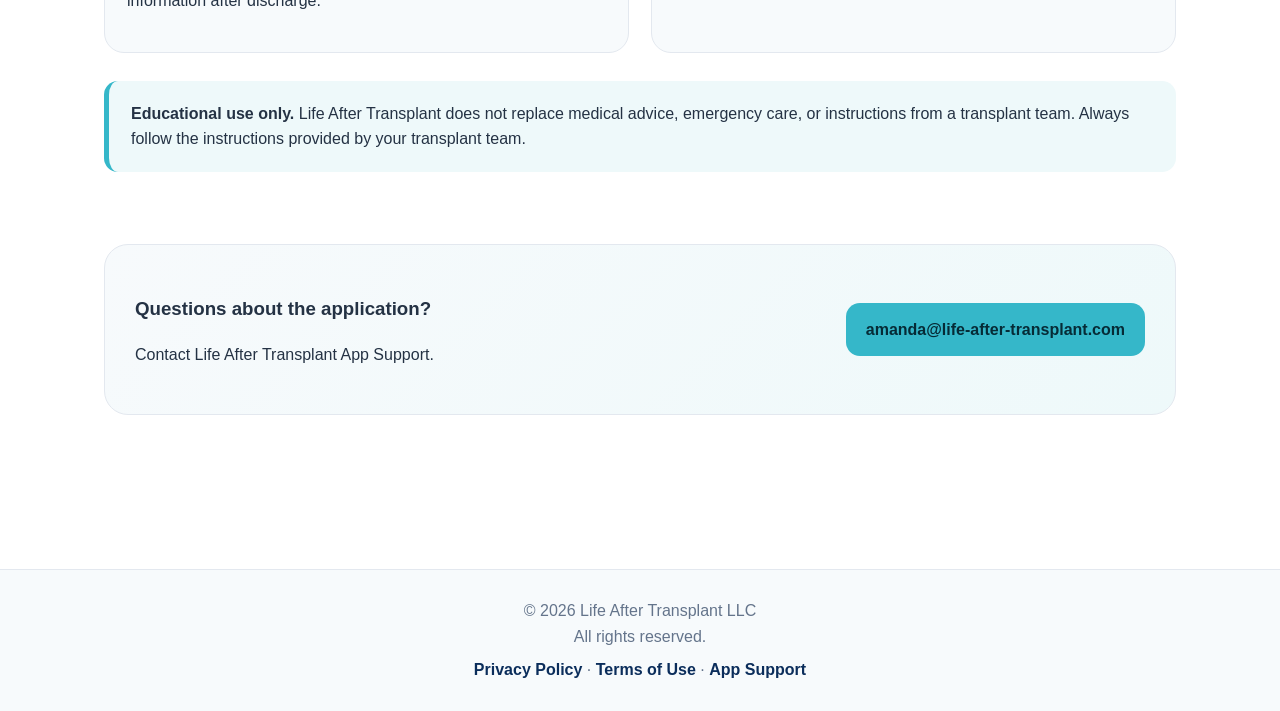
==== commit 7e2ba990: "Update App Store link" ====
--- a/index.html
+++ b/index.html
@@ -6,7 +6,7 @@
 </nav></header>
 <section class="hero"><div class="hero-inner"><div><div class="badge">Nurse-Developed Educational App</div><h1>Life After Transplant</h1><h2>Educational Companion for Adult Transplant Recipients</h2>
 <p>Nurse-developed education designed to support adult liver and kidney transplant recipients and their caregivers during the transition from hospital to home.</p>
-<div class="button-row"><span class="button button-muted">App Store — Coming Soon</span><a class="button button-secondary" href="privacy.html">Privacy Policy</a><a class="button button-secondary" href="terms.html">Terms of Use</a></div>
+<div class="button-row"><a class="button button-primary" href="https://apps.apple.com/us/app/life-after-transplant/id6772030885" target="_blank" rel="noopener noreferrer">Download on the App Store</a><a class="button button-secondary" href="privacy.html">Privacy Policy</a><a class="button button-secondary" href="terms.html">Terms of Use</a></div>
 <div class="availability">Available through participating transplant programs.</div></div>
 <div class="hero-logo-card"><img src="logo.png" alt="Life After Transplant logo"></div></div></section>
 <main>
